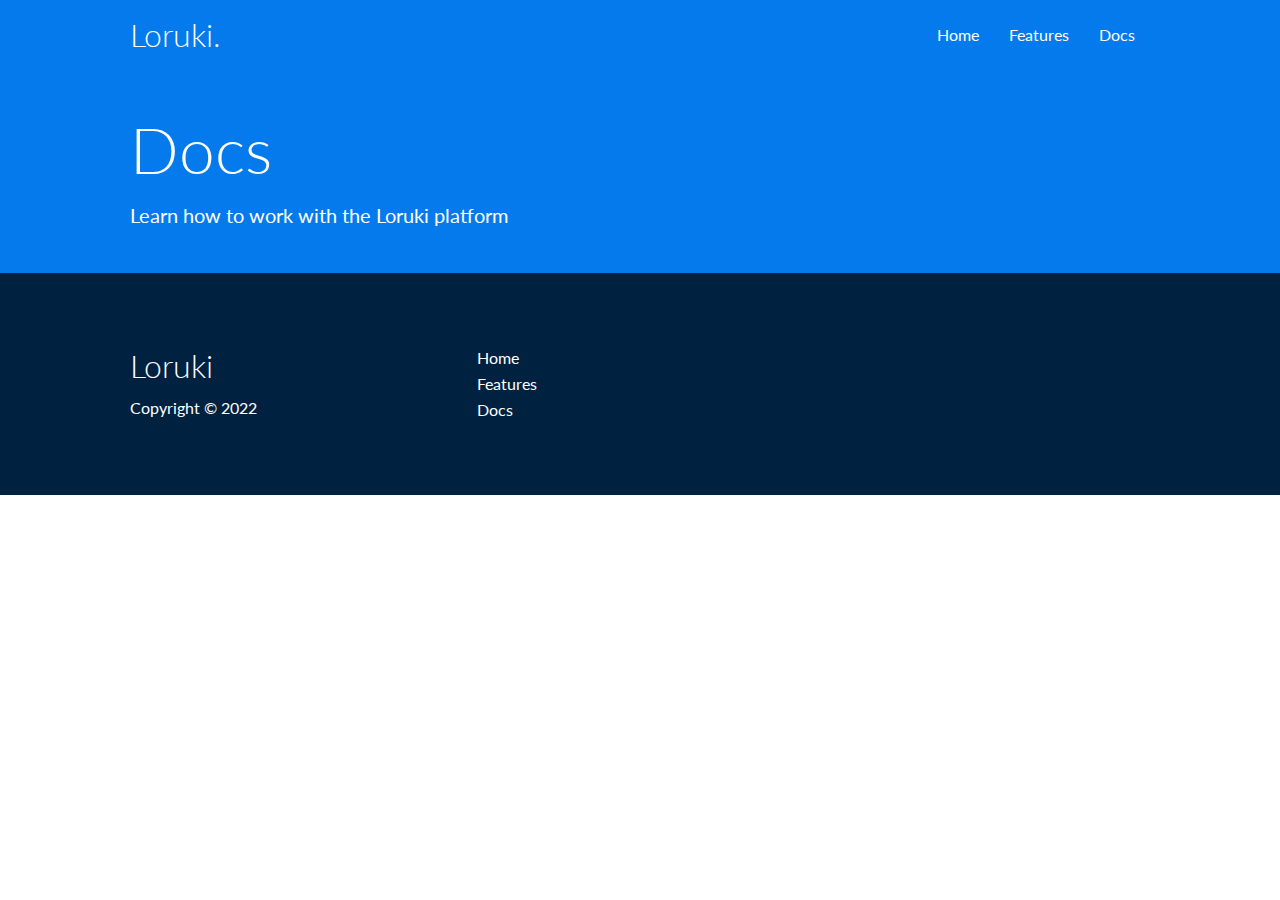
==== docs.html @ 2e5ef1e7 "docs head section is done" ====
<!DOCTYPE html>
<html lang="en">

<head>
    <meta charset="UTF-8">
    <meta http-equiv="X-UA-Compatible" content="IE=edge">
    <meta name="viewport" content="width=device-width, initial-scale=1.0">
    <link rel="stylesheet" href="https://cdnjs.cloudflare.com/ajax/libs/font-awesome/6.1.1/css/all.min.css"
        integrity="sha512-KfkfwYDsLkIlwQp6LFnl8zNdLGxu9YAA1QvwINks4PhcElQSvqcyVLLD9aMhXd13uQjoXtEKNosOWaZqXgel0g=="
        crossorigin="anonymous" referrerpolicy="no-referrer" />
    <link rel="stylesheet" href="css/utilities.css">
    <link rel="stylesheet" href="css/style.css">
    <title>Loruki | Cloud Hosting For Everyone</title>
</head>

<body>

    <!-- Navbar -->

    <div class="navbar">
        <div class="container flex">
            <h1 class="logo">Loruki.</h1>
            <nav>
                <ul>
                    <li><a href="index.html">Home</a></li>
                    <li><a href="features.html">Features</a></li>
                    <li><a href="docs.html">Docs</a></li>
                </ul>
            </nav>
        </div>
    </div>

    <!-- Head -->

    <section class="docs-head bg-primary py-3">
        <div class="container grid">
            <div>
                <h1 class="xl">Docs</h1>
                <p class="lead">
                    Learn how to work with the Loruki platform
                </p>
            </div>
            <img src="./images/docs.png" alt="">
        </div>
    </section>

    <!-- Footer -->

    <footer class="footer bg-dark py-5">
        <div class="container grid grid-3">
            <div>
                <h1>Loruki</h1>
                <p>Copyright &copy; 2022</p>
            </div>
            <nav>
                <ul>
                    <li><a href="index.html">Home</a></li>
                    <li><a href="features.html">Features</a></li>
                    <li><a href="docs.html">Docs</a></li>

                </ul>
            </nav>
            <div class="social">
                <a href="#"><i class="fab fa-github fa-2x"></i></a>
                <a href="#"><i class="fab fa-facebook fa-2x"></i></a>
                <a href="#"><i class="fab fa-instagram fa-2x"></i></a>
                <a href="#"><i class="fab fa-twitter fa-2x"></i></a>
            </div>
        </div>
    </footer>

</body>

</html>
---- css/utilities.css ----
.container {
  max-width: 1100px;
  margin: 0 auto;
  overflow: auto;
  padding: 0 40px;
}

.card {
  background-color: #fff;
  color: #333;
  border-radius: 10px;
  box-shadow: 0 3px 10px rgba(0, 0, 0, 0.2);
  padding: 20px;
  margin: 10px;
}

.btn {
  display: inline-block;
  padding: 10px 30px;
  cursor: pointer;
  background: var(--primary-color);
  color: #fff;
  border: none;
  border-radius: 5px;
}

.btn-outline {
  background-color: transparent;
  border: 1px solid #fff;
}

.btn:hover {
  transform: scale(0.98);
}

/* Backgrounds & colored buttons */

.bg-primary,
.btn-primary {
  background-color: var(--primary-color);
  color: #fff;
}

.bg-secondary,
.btn-secondary {
  background-color: var(--secondary-color);
  color: #fff;
}

.bg-dark,
.btn-dark {
  background-color: var(--dark-color);
  color: #fff;
}

.bg-light,
.btn-light {
  background-color: var(--light-color);
  color: #333;
}

.bg-primary a,
.btn-primary a,
.bg-secondary a,
.btn-secondary a,
.bg-dark a,
.btn-dark a {
  color: #fff;
}

/* Text sizes */

.lead {
  font-size: 20px;
}

.sm {
  font-size: 1rem;
}

.md {
  font-size: 2rem;
}

.lg {
  font-size: 3rem;
}

.xl {
  font-size: 4rem;
}

.text-center {
  text-align: center;
}

.flex {
  display: flex;
  justify-content: center;
  align-items: center;
  height: 100%;
}

.grid {
  display: grid;
  grid-template-columns: repeat(2, 1fr);
  grid-gap: 20px;
  justify-content: center;
  align-items: center;
  height: 100%;
}

.grid-3 {
  grid-template-columns: repeat(3, 1fr);
}

/* Margin */

.m-1 {
  margin: 1rem;
}

.m-2 {
  margin: 1.5rem;
}

.m-3 {
  margin: 2rem;
}

.m-4 {
  margin: 3rem;
}

.m-5 {
  margin: 4rem;
}

.my-1 {
  margin: 1rem 0;
}

.my-2 {
  margin: 1.5rem 0;
}

.my-3 {
  margin: 2rem 0;
}

.my-4 {
  margin: 3rem 0;
}

.my-5 {
  margin: 4rem 0;
}

/* Padding */

.p-1 {
  padding: 1rem;
}

.p-2 {
  padding: 1.5rem;
}

.p-3 {
  padding: 2rem;
}

.p-4 {
  padding: 3rem;
}

.p-5 {
  padding: 4rem;
}

.py-1 {
  padding: 1rem 0;
}

.py-2 {
  padding: 1.5rem 0;
}

.py-3 {
  padding: 2rem 0;
}

.py-4 {
  padding: 3rem 0;
}

.py-5 {
  padding: 4rem 0;
}
---- css/style.css ----
@import url("https://fonts.googleapis.com/css2?family=Lato:wght@300&display=swap");

:root {
  --primary-color: #047aed;
  --secondary-color: #1c3fa8;
  --light-color: #f4f4f4;
  --dark-color: #002240;
}

* {
  box-sizing: border-box;
  margin: 0;
  padding: 0;
}

body {
  font-family: "Lato", sans-serif;
  color: #333;
  line-height: 1.6;
}

ul {
  list-style-type: none;
}

a {
  text-decoration: none;
  color: #333;
}

h1,
h2 {
  font-weight: 300;
  line-height: 1.2;
  margin: 10px 0;
}

p {
  margin: 10px 0;
}

img {
  width: 100%;
}

/* Navbar */

.navbar {
  background-color: var(--primary-color);
  color: #fff;
  height: 70px;
}

.navbar ul {
  display: flex;
}

.navbar a {
  color: #fff;
  padding: 10px;
  margin: 0 5px;
}

.navbar a:hover {
  border-bottom: 2px solid #fff;
}

.navbar .flex {
  justify-content: space-between;
}

/* Showcase */

.showcase {
  height: 400px;
  background-color: var(--primary-color);
  color: #fff;
  position: relative;
}

.showcase h1 {
  font-size: 40px;
}

.showcase p {
  margin: 20px 0;
}

.showcase .grid {
  grid-template-columns: 55% 45%;
  grid-gap: 30px;
  overflow: visible;
}

.showcase-form {
  position: relative;
  top: 60px;
  height: 350px;
  width: 400px;
  padding: 40px;
  z-index: 100;
  justify-self: flex-end;
}

.showcase-form .form-control {
  margin: 30px;
}

.showcase-form input[type="text"],
.showcase-form input[type="email"] {
  border: 0;
  border-bottom: 1px solid #b4becb;
  width: 100%;
  padding: 3px;
  font-size: 16px;
}

.showcase-form input:focus {
  outline: none;
}

.showcase::before,
.showcase::after {
  content: "";
  position: absolute;
  height: 100px;
  bottom: -70px;
  right: 0;
  left: 0;
  background: #fff;
  transform: skewY(-3deg);
  -webkit-transform: skewY(-3deg);
  -moz-transform: skewY(-3deg);
  -ms-transform: skewY(-3deg);
}

/* Stats */

.stats {
  padding-top: 100px;
}

.stats-heading {
  max-width: 500px;
  margin: auto;
}

.stats .grid h3 {
  font-size: 35px;
}

.stats .grid p {
  font-size: 20px;
  font-weight: bold;
}

/* Cli */

.cli .grid {
  grid-template-columns: repeat(3, 1fr);
  grid-template-rows: repeat(2, 1fr);
}

.cli .grid > *:first-child {
  grid-column: 1 / span 2;
  grid-row: 1 / span 2;
}

/* Cloud */

.cloud .grid {
  grid-template-columns: 4fr 3fr;
}

/* Languages */

.languages .flex {
  flex-wrap: wrap;
}

.languages .card {
  text-align: center;
  margin: 18px 10px 40px;
  transition: transform 0.2s ease;
}

.languages .card:hover {
  transform: translateY(-15px);
}

.languages .card h4 {
  font-size: 20px;
  margin-bottom: 10px;
}

/* Features */

.features-head img,
.docs-head img {
  width: 200px;
  justify-self: flex-end;
}

.features-sub-head img {
  width: 300px;
  justify-self: flex-end;
}

.features-main .card > i {
  margin-right: 20px;
}

.features-main .grid {
  padding: 30px;
}

.features-main .grid > *:first-child {
  grid-column: 1 / span 3;
}

.features-main .grid > *:nth-child(2) {
  grid-column: 1 / span 2;
}

/* Footer */

.footer .social a {
  margin: 0 10px;
}

/* Tablets and under */

@media (max-width: 768px) {
  .grid,
  .showcase .grid,
  .stats .grid,
  .cli .grid,
  .cloud .grid {
    grid-template-columns: 1fr;
    grid-template-rows: 1fr;
  }

  .showcase {
    height: auto;
  }

  .showcase-text {
    text-align: center;
    margin-top: 40px;
  }

  .showcase-form {
    justify-self: center;
    margin: auto;
  }

  .cli .grid > *:first-child {
    grid-column: 1;
    grid-row: 1;
  }

  .footer {
    text-align: center;
  }
}

/* Mobile */

@media (max-width: 500px) {
  .navbar {
    height: 110px;
  }

  .navbar .flex {
    flex-direction: column;
  }

  .navbar ul {
    padding: 10px;
    background-color: rgba(0, 0, 0, 0.1);
  }
}
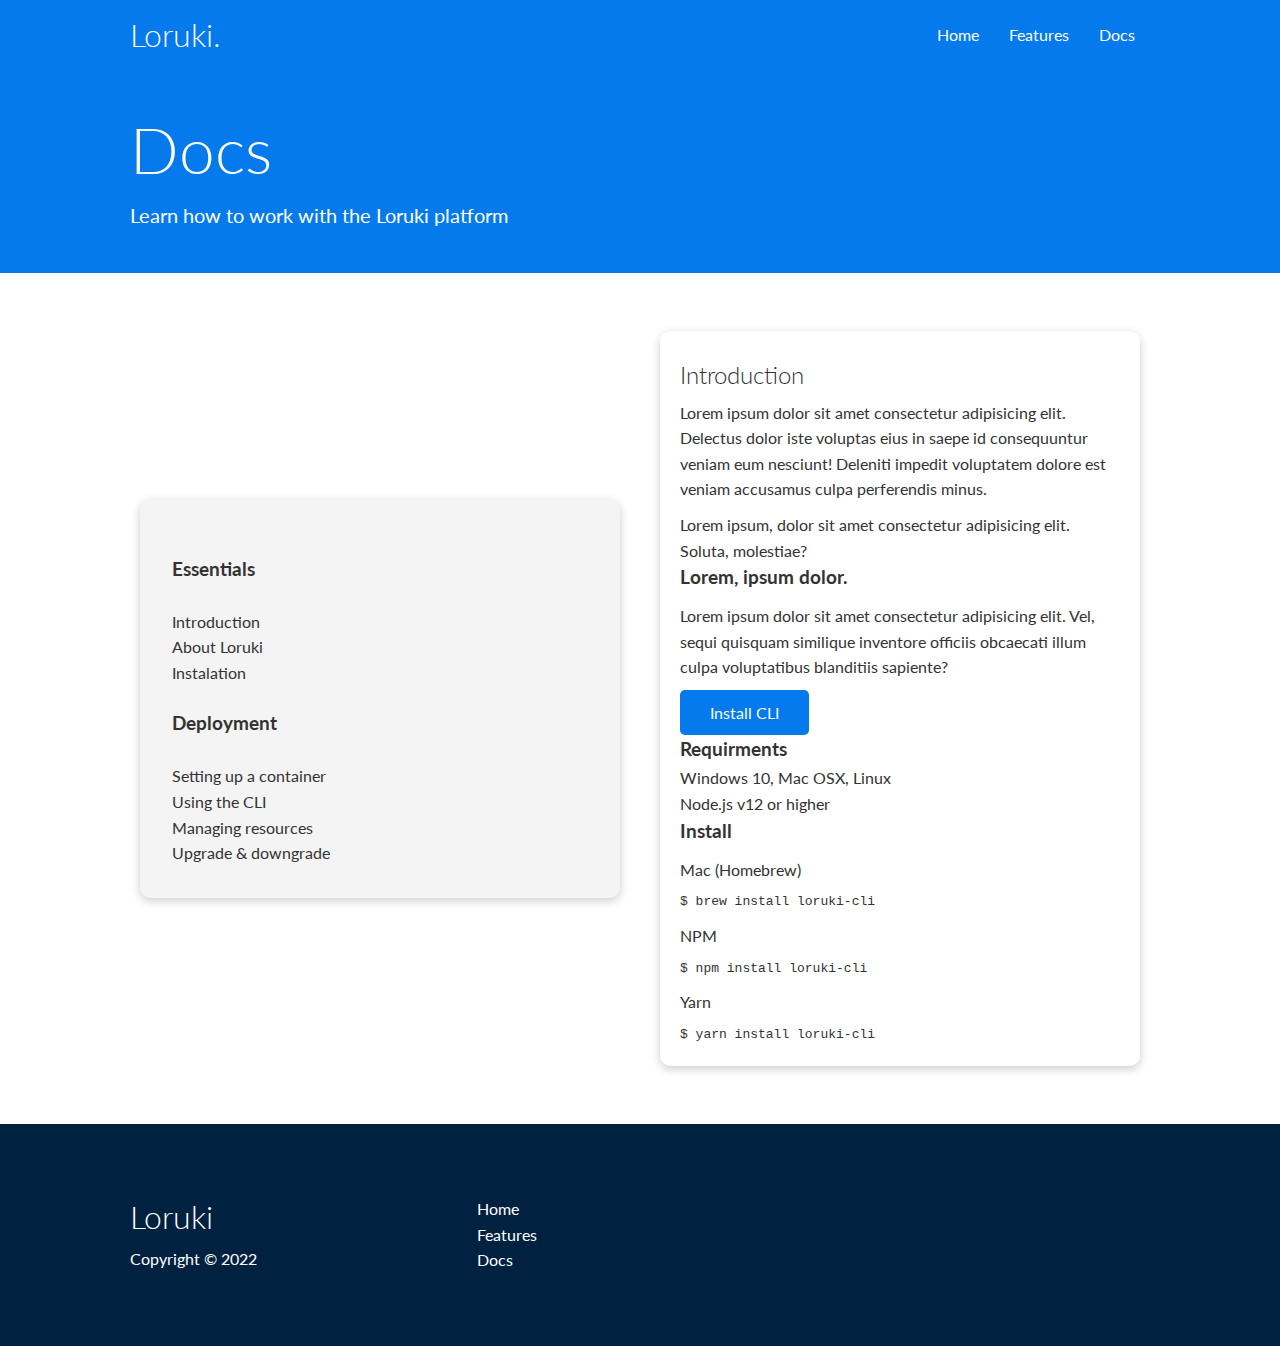
==== commit f2447f72: "docs main html section is done" ====
--- a/docs.html
+++ b/docs.html
@@ -44,6 +44,64 @@
         </div>
     </section>
 
+    <!-- Docs main -->
+
+    <section class="docs-main my-4">
+        <div class="container grid">
+            <div class="card bg-light p-3">
+                <h3 class="my-2">Essentials</h3>
+                <nav>
+                    <ul>
+                        <li><a href="#">Introduction</a></li>
+                        <li><a href="#">About Loruki</a></li>
+                        <li><a href="#">Instalation</a></li>
+                    </ul>
+                </nav>
+                <h3 class="my-2">Deployment</h3>
+                <nav>
+                    <ul>
+                        <li><a href="#">Setting up a container</a></li>
+                        <li><a href="#">Using the CLI</a></li>
+                        <li><a href="#">Managing resources</a></li>
+                        <li><a href="#">Upgrade & downgrade</a></li>
+                    </ul>
+                </nav>
+            </div>
+            <div class="card">
+                <h2>Introduction</h2>
+                <p>
+                    Lorem ipsum dolor sit amet consectetur adipisicing elit. Delectus dolor iste voluptas eius in saepe
+                    id consequuntur veniam eum nesciunt! Deleniti impedit voluptatem dolore est veniam accusamus culpa
+                    perferendis minus.
+                </p>
+                <div class="alert alert-success">
+                    <i class="fas fa-info"></i>Lorem ipsum, dolor sit amet consectetur adipisicing elit. Soluta,
+                    molestiae?
+                </div>
+                <h3>Lorem, ipsum dolor.</h3>
+                <p>
+                    Lorem ipsum dolor sit amet consectetur adipisicing elit. Vel, sequi quisquam similique inventore
+                    officiis obcaecati illum culpa voluptatibus blanditiis sapiente?
+                </p>
+                <a href="#" class="btn btn-primary">Install CLI</a>
+                <h3>Requirments</h3>
+                <ul>
+                    <li>Windows 10, Mac OSX, Linux</li>
+                    <li>Node.js v12 or higher</li>
+                </ul>
+                <h3>Install</h3>
+                <p>Mac (Homebrew)</p>
+                <pre><code>$ brew install loruki-cli</code></pre>
+                <p>NPM</p>
+                <pre><code>$ npm install loruki-cli</code></pre>
+                <p>Yarn</p>
+                <pre><code>$ yarn install loruki-cli</code></pre>
+
+
+            </div>
+        </div>
+    </section>
+
     <!-- Footer -->
 
     <footer class="footer bg-dark py-5">
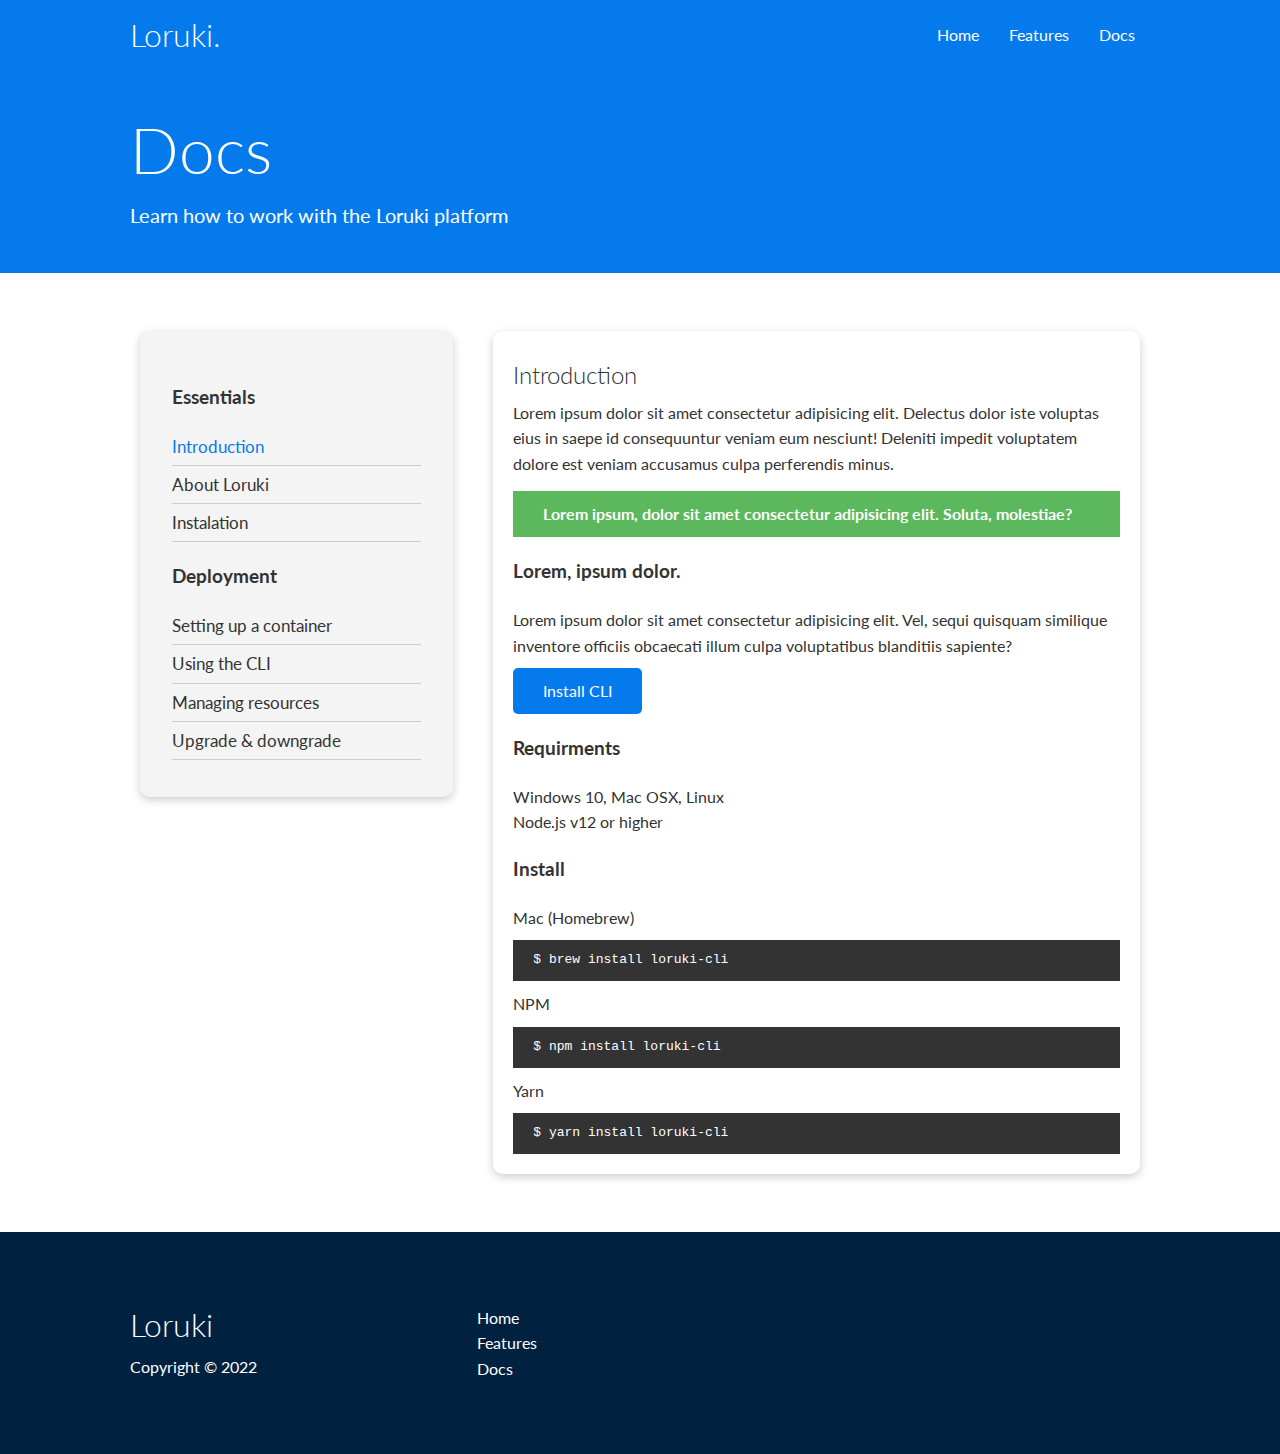
==== commit 06d77aaf: "docs main css section is done" ====
--- a/docs.html
+++ b/docs.html
@@ -52,7 +52,7 @@
                 <h3 class="my-2">Essentials</h3>
                 <nav>
                     <ul>
-                        <li><a href="#">Introduction</a></li>
+                        <li><a class="text-primary" href="#">Introduction</a></li>
                         <li><a href="#">About Loruki</a></li>
                         <li><a href="#">Instalation</a></li>
                     </ul>
--- a/css/utilities.css
+++ b/css/utilities.css
@@ -68,6 +68,24 @@
   color: #fff;
 }
 
+/* Text colors */
+
+.text-primary {
+  color: var(--primary-color);
+}
+
+.text-secondary {
+  color: var(--secondary-color);
+}
+
+.text-dark {
+  color: var(--dark-color);
+}
+
+.text-light {
+  color: var(--light-color);
+}
+
 /* Text sizes */
 
 .lead {
@@ -92,6 +110,29 @@
 
 .text-center {
   text-align: center;
+}
+
+/* Alert */
+
+.alert {
+  background-color: var(--light-color);
+  padding: 10px 20px;
+  font-weight: bold;
+  margin: 15px 0;
+}
+
+.alert i {
+  margin-right: 10px;
+}
+
+.alert-success {
+  background-color: var(--success-color);
+  color: #fff;
+}
+
+.alert-error {
+  background-color: var(--error-color);
+  color: #fff;
 }
 
 .flex {
--- a/css/style.css
+++ b/css/style.css
@@ -5,6 +5,8 @@
   --secondary-color: #1c3fa8;
   --light-color: #f4f4f4;
   --dark-color: #002240;
+  --success-color: #5cb85c;
+  --error-color: #d9534f;
 }
 
 * {
@@ -41,6 +43,13 @@
 
 img {
   width: 100%;
+}
+
+code,
+pre {
+  background-color: #333;
+  color: #fff;
+  padding: 10px;
 }
 
 /* Navbar */
@@ -222,6 +231,28 @@
   grid-column: 1 / span 2;
 }
 
+/* Docs */
+
+.docs-main h3 {
+  margin: 20px 0;
+}
+
+.docs-main .grid {
+  grid-template-columns: 1fr 2fr;
+  align-items: flex-start;
+}
+
+.docs-main nav li {
+  font-size: 17px;
+  padding-bottom: 5px;
+  margin-bottom: 5px;
+  border-bottom: 1px solid #ccc;
+}
+
+.docs-main a:hover {
+  font-weight: bold;
+}
+
 /* Footer */
 
 .footer .social a {
